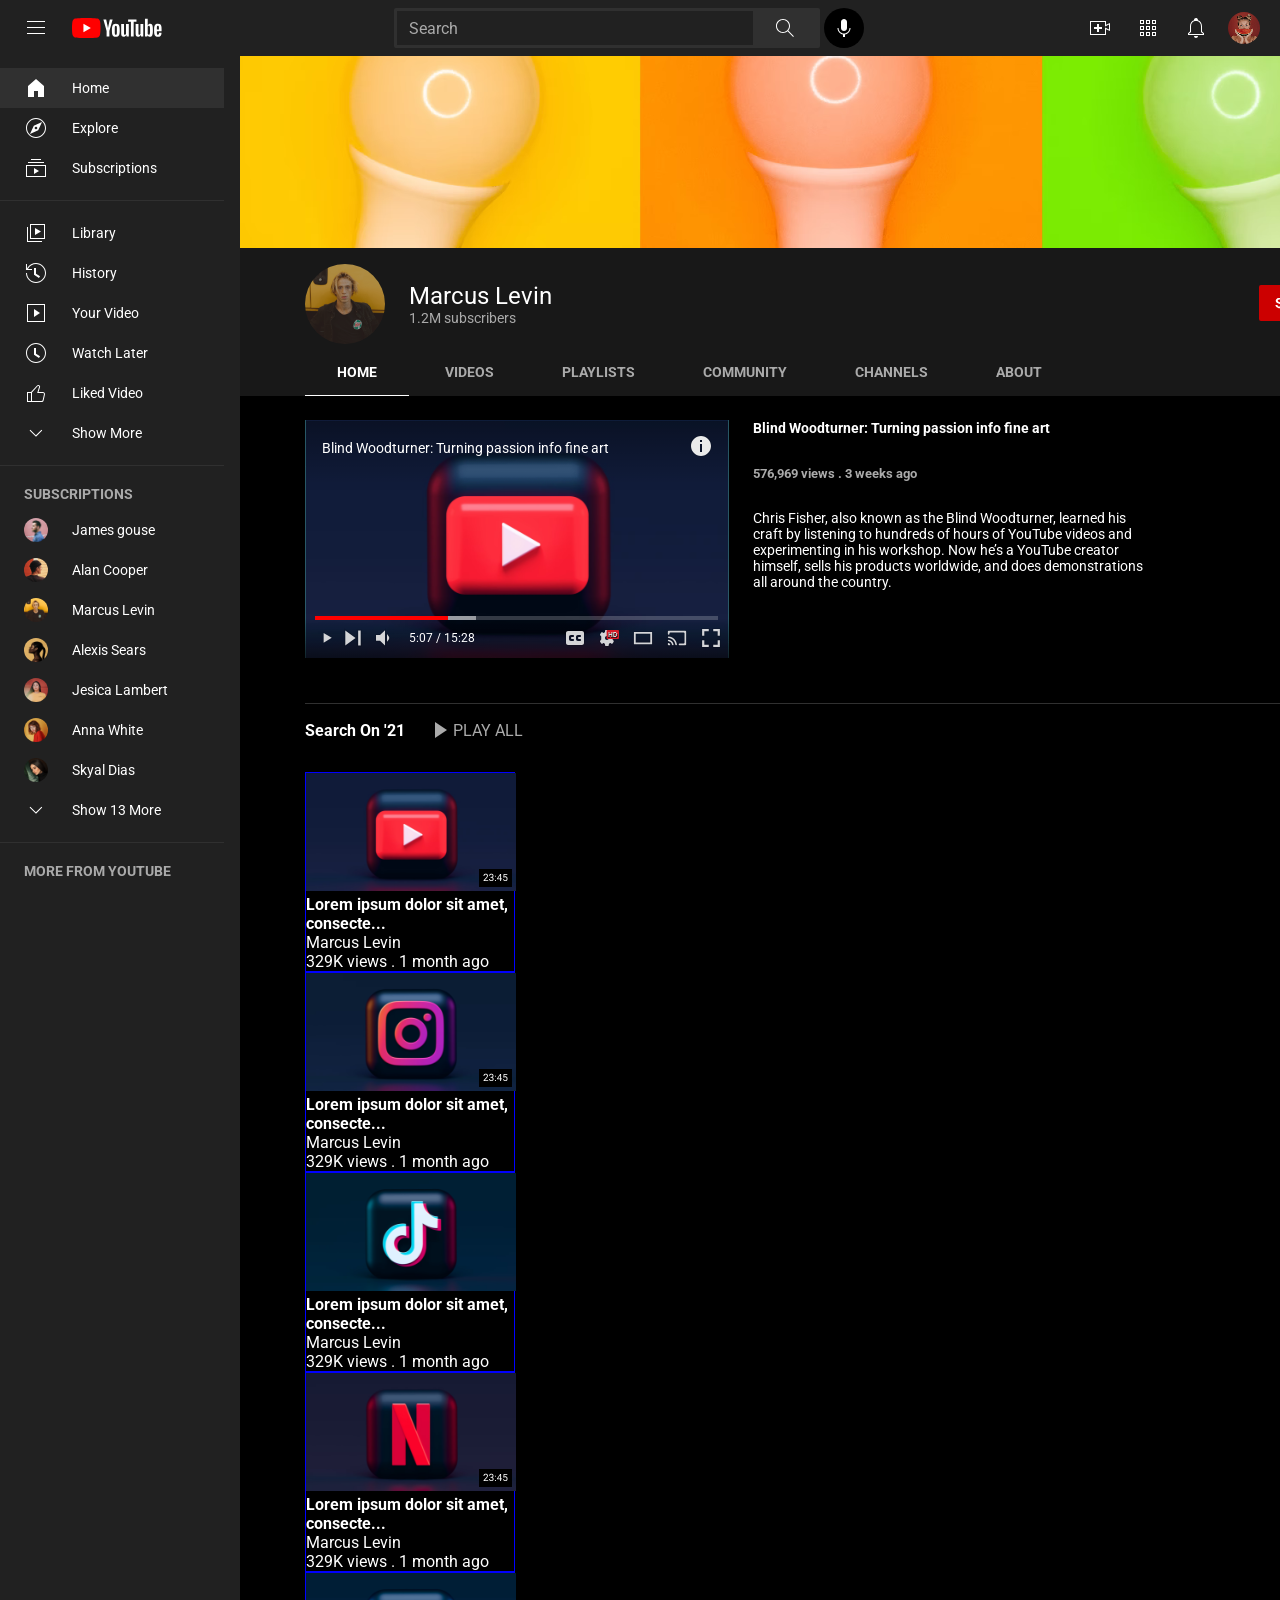
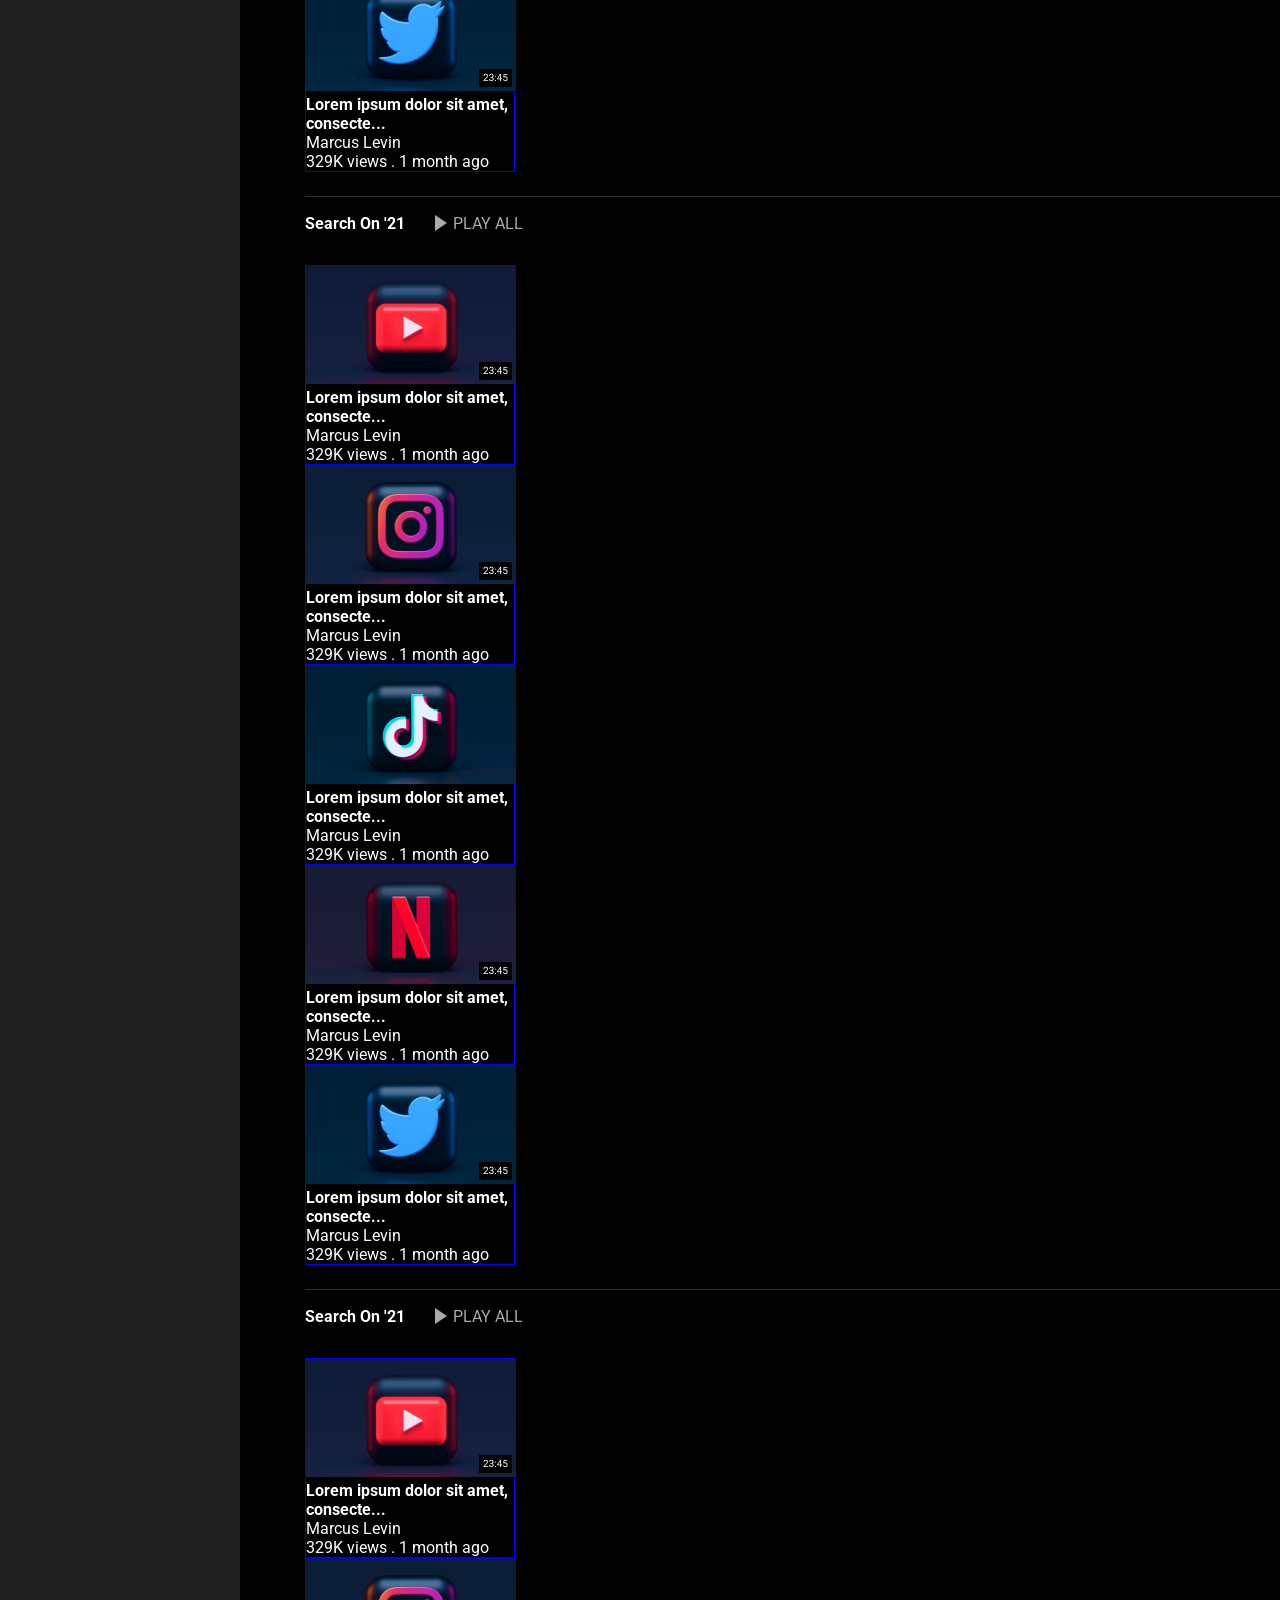
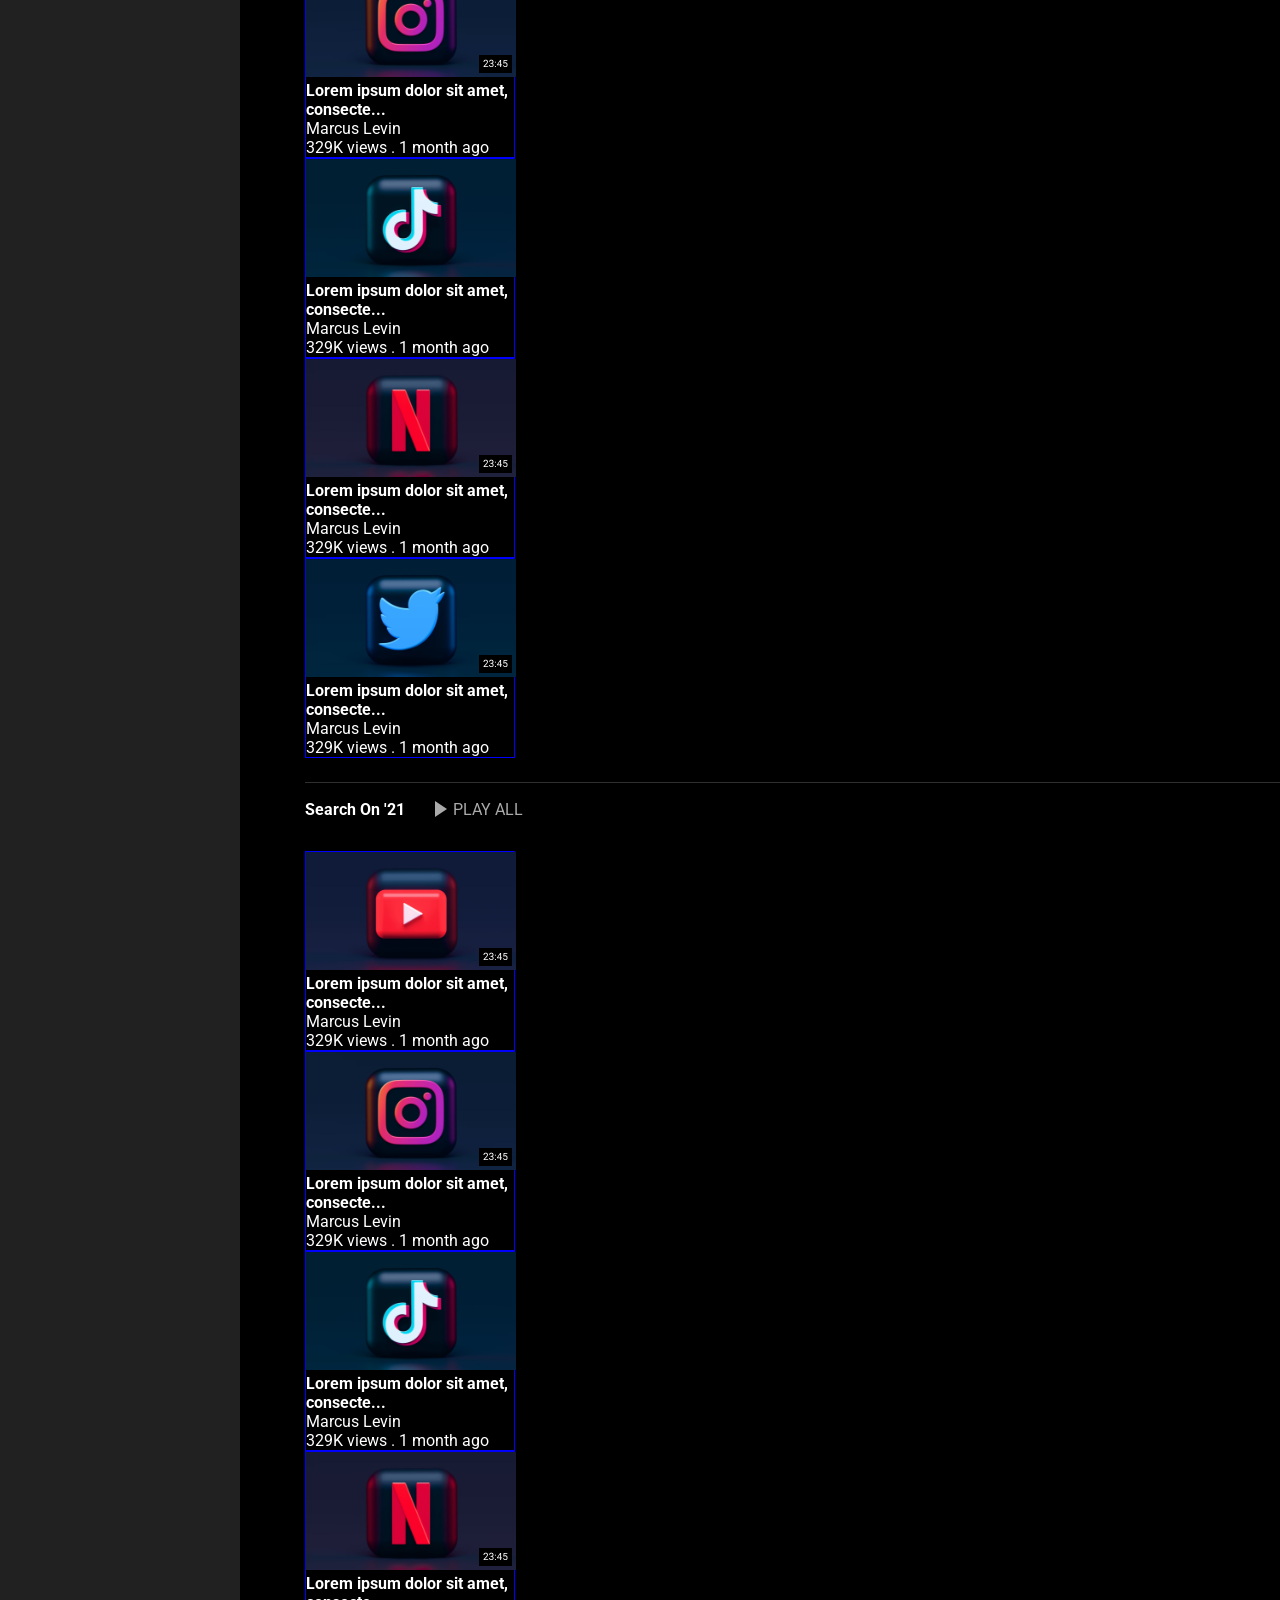
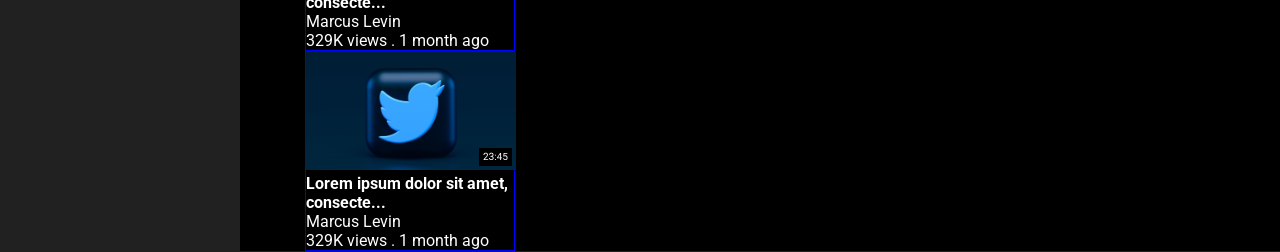
==== channel.html @ 7271edd6 "CHANNEL 페이지 중간 커밋" ====
<!DOCTYPE html>
<html lang="ko">
<head>
    <meta charset="UTF-8">
    <meta name="viewport" content="width=device-width, initial-scale=1.0">
    <title>youtube 구현 - channel page</title>
    <link rel="preconnect" href="https://fonts.googleapis.com">
    <link rel="preconnect" href="https://fonts.gstatic.com" crossorigin>
    <link href="https://fonts.googleapis.com/css2?family=Roboto:wght@300;400;500;700&display=swap" rel="stylesheet">
    
    <link rel="stylesheet" href="youtube-style.css">
    <link rel="stylesheet" href="channel-style.css">
</head>
<body>
    <!-- 헤더 -->
    <header class="header">
        <div class="hd-sec1">
            <!-- 헤더 - 햄버거 버튼 -->
            <input type="checkbox" id="hamburger-toggle" class="hamburger-input">
            <label for="hamburger-toggle" class="hamburger">
                <img src="./img/youtube-index/header/hamburger.svg" alt="메뉴">
            </label>
            <!-- 유튜브 로고 -->
            <div class="main-logo">
                <img src="./img/youtube-index/header/youtube-logo.svg">
            </div>
        </div>
        <div class="hd-sec2">
            <!-- 헤더 - 검색 바-->
            <div class="searchbar">
                <input type="text" placeholder="Search">
                <button type="search-submit" aria-label="검색실행">
                    <img src="./img/youtube-index/header/search.svg">
                </button>
            </div>
                <!-- 헤더 - 검색 바 - 버튼 마이크 사용 검색 -->
                <button class="mic-btn">
                    <img src="./img/youtube-index/header/mic-icon.svg">
                </button>
        </div>
        <div class="hd-sec3">
            <!-- 헤더 - 네비 -->
            <nav class="menu">
            <!-- 헤더 - 네비 - Create 버튼 - Google Apps 버튼(지메일, 드라이브, 지도 등) - 알림 버튼 -->
                <ul class="h-nav">
                    <li class="create-btn">
                        <img src="./img/youtube-index/header/create.svg">
                    </li>
                    <li class="apps-btn">
                        <img src="./img/youtube-index/header/apps.svg">
                    </li>
                    <li class="notification-btn">
                        <img src="./img/youtube-index/header/notifications.svg">
                    </li>
                    <li class="profile-btn">
                        <img src="./img/youtube-index/header/User-Avatar.png" alt="프로필">
                    </li>
                </ul>
            </nav>
        </div>
        
        
    </header>

    <div class="body-wrap">
        <!-- 사이드 바 -->
        <aside class="sidebar">
        <!-- 사이드바 Home -->
        <!-- 사이드바 Explore -->
        <!-- 사이드바 Subscriptions -->
        <nav class="sidebar-nav1">
            <a href="#" class="sidenav-act is-active">
                <span>
                    <img src="./img/youtube-index/sidebar/home.svg">
                    <span class="menu-text">Home</span>
                </span>
            </a>
            <a href="#" class="sidenav-act">
                <span>
                    <img src="./img/youtube-index/sidebar/explore.svg">
                    <span class="menu-text">Explore</span>
                </span>
            </a>
            <a href="#" class="sidenav-act">
                <span>
                    <img src="./img/youtube-index/sidebar/subscriptions.svg">
                    <span class="menu-text">Subscriptions</span>
                </span>
            </a>
        </nav>
        
        <!-- 사이드바 Library -->
        <!-- 사이드바 History -->
        <!-- 사이드바 Your Video -->
        <!-- 사이드바 Watch Later -->
        <!-- 사이드바 Liked Videos -->
        <!-- 사이드바 - 아코디언 - Show More-->
        <nav class="sidebar-nav1">
            <a href="#" class="sidenav-act">
                <span>
                    <img src="./img/youtube-index/sidebar/Library.svg">
                    <span class="menu-text">Library</span>
                </span>
            </a>
            <a href="#" class="sidenav-act">
                <span class="menu-item">
                    <img src="./img/youtube-index/sidebar/History.svg">
                    <span>History</span>
                </span>
            </a>
            <a href="#" class="sidenav-act">
                <span>
                    <img src="./img/youtube-index/sidebar/Your Videos.svg">
                    <span class="menu-text">Your Video</span>
                </span>
            </a>
            <a href="#" class="sidenav-act">
                <span>
                    <img src="./img/youtube-index/sidebar/watchLater.svg">
                    <span class="menu-text">Watch Later</span>
                </span>
            </a>
            <a href="#" class="sidenav-act">
                <span>
                    <img src="./img/youtube-index/sidebar/Liked Videos.svg">
                    <span class="menu-text">Liked Video</span>
                </span>
            </a>
            <a href="#" class="sidenav-act">
                <span class="side-acc">
                    <img src="./img/youtube-index/sidebar/Show More.svg">
                    <span class="acc-btn">Show More</span>
                </span>
            </a>
        </nav>

        <!-- 사이드바 - 채널 - SUBSCRIPTIONS -->
        <!-- 사이드바 - 채널 - James Gouse -->
        <!-- 사이드바 - 채널 - Alan Cooper -->
        <!-- 사이드바 - 채널 - Marcus Levin -->
        <!-- 사이드바 - 채널 - Alexis Sears -->
        <!-- 사이드바 - 채널 - Jesica Lambert -->
        <!-- 사이드바 - 채널 - Anna White -->
        <!-- 사이드바 - 채널 - Skyal Dias -->

        <nav class="sidebar-nav2">
            <span>SUBSCRIPTIONS</span>
            <a href="#" class="sidenav-act">
                <span>
                    <img src="./img/youtube-index/sidebar/James Gouse.svg">
                    <span class="menu-text">James gouse</span>
                </span>
            </a>
            <a href="#" class="sidenav-act">
                <span>
                    <img src="./img/youtube-index/sidebar/Alan Cooper.svg">
                    <span class="menu-text">Alan Cooper</span>
                </span>
            </a>
            <a href="channel.html" class="sidenav-act">
                <span>
                    <img src="./img/youtube-index/sidebar/Marcus Levin.svg">
                    <span class="menu-text">Marcus Levin</span>
                </span>
            </a>
            <a href="#" class="sidenav-act">
                <span>
                    <img src="./img/youtube-index/sidebar/Alexis Sears.svg">
                    <span class="menu-text">Alexis Sears</span>
                </span>

            </a>
            <a href="#" class="sidenav-act">
                <span>
                    <img src="./img/youtube-index/sidebar/Jesica Lambert.svg">
                    <span class="menu-text">Jesica Lambert</span>
                </span>
            </a>
            <a href="#" class="sidenav-act">
                <span>
                    <img src="./img/youtube-index/sidebar/Anna White.svg">
                    <span class="menu-text">Anna White</span>
                </span>
            </a>
            <a href="#" class="sidenav-act">
                <span>
                    <img src="./img/youtube-index/sidebar/Skylar Dias.svg">
                    <span class="menu-text">Skyal Dias</span>
                </span>
            </a>
            <a href="#" class="sidenav-act">
                <span class="side-acc">
                    <img src="./img/youtube-index/sidebar/Show 13 more.svg">
                    <span class="acc-btn">Show 13 More</span>
                </span>
            </a>
        </nav>

        <!-- 사이드바 - MORE FROM YOUTUBE-->
        <!-- 사이드바 - Youtube Premium -->
        <!-- 사이드바 - Gaming -->
        <!-- 사이드바 - Live -->
        <!-- 사이드바 - Sports -->
        <nav class="sidebar-nav3">
            <span>MORE FROM YOUTUBE</span>
            <a href="#" class="sidenav-act">
                <span>
                    <img src="./img/youtube-index/sidebar/premium.svg">
                    <span class="menu-text">Youtube Premium</span>
                </span>
            </a>
            <a href="#" class="sidenav-act">
                <span>
                    <img src="./img/youtube-index/sidebar/gaming.svg">
                    <span class="menu-text">Gaming</span>
                </span>
            </a>
            <a href="#" class="sidenav-act">
                <span>
                    <img src="./img/youtube-index/sidebar/live.svg">
                    <span class="menu-text">Live</span>
                </span>
            </a>
            <a href="#" class="sidenav-act">
                <span>
                    <img src="./img/youtube-index/sidebar/sports.svg">
                    <span class="menu-text">Sports</span>
                </span>

            </a>
        </nav>

        <!-- 사이드바 - Settings -->
        <!-- 사이드바 - Report history -->
        <!-- 사이드바 - Help -->
        <!-- 사이드바 - Send feedback -->
        <nav class="sidebar-nav4">
            <a href="#" class="sidenav-act">
                <span>
                    <img src="./img/youtube-index/sidebar/settings.svg">
                    <span class="menu-text">Settings</span>
                </span>
            </a>
            <a href="#" class="sidenav-act">
                <span>
                    <img src="./img/youtube-index/sidebar/report.svg">
                    <span class="menu-text">Report history</span>
                </span>
            </a>
            <a href="#" class="sidenav-act">
                <span>
                    <img src="./img/youtube-index/sidebar/help.svg">
                    <span class="menu-text">Help</span>
                </span>
            </a>
            <a href="#" class="sidenav-act">
                <span>
                    <img src="./img/youtube-index/sidebar/feedback.svg">
                    <span class="menu-text">Send feedback</span>
                </span>
            </a>
        </nav>
        </aside>
        <!-- 헤더와 메인을 감싸는 랩 -->
        <div class="main-wrap">
            <!-- 배너 -->
            <header class="banner">
            <!-- 배너 - 배너 사진 -->
            <img class="main-banner" src="./img/Channel/main-banner.svg">
            <div class="banner-info-wrap">
                <!-- 배너 프사와 이름 구독자수 묶는 래퍼 -->
                <div class="info-left">
                    <!-- 배너 - 프로필 사진  -->
                    <img class="user-avatar" src="./img/Channel/Marcus Levin.svg">
                    <!-- 프로필 이름과 구독자 수를 묶는 래퍼 -->
                    <div class="namesubs">
                        <!-- 배너 - 프로필 이름 / 구독자 수 -->
                        <p class="channel-name">Marcus Levin</p>
                        <p class="channel-subs">1.2M subscribers</p>
                    </div>
                </div>
                <button class="subcribes-btn">
                    <img src="./img/Channel/Subscribes-Btn.svg" alt="구독 버튼">
                </button>
            </div>
            <!-- 배너 탭 -->
            <div class="tabs">
                <input type="radio" name="channel-tab" id="tab-home" class="tab-input" checked>
                <label for="tab-home" class="tab-item">HOME</label>
            
                <input type="radio" name="channel-tab" id="tab-videos" class="tab-input">
                <label for="tab-videos" class="tab-item">VIDEOS</label>
            
                <input type="radio" name="channel-tab" id="tab-playlists" class="tab-input">
                <label for="tab-playlists" class="tab-item">PLAYLISTS</label>
            
                <input type="radio" name="channel-tab" id="tab-community" class="tab-input">
                <label for="tab-community" class="tab-item">COMMUNITY</label>
            
                <input type="radio" name="channel-tab" id="tab-channels" class="tab-input">
                <label for="tab-channels" class="tab-item">CHANNELS</label>
            
                <input type="radio" name="channel-tab" id="tab-about" class="tab-input">
                <label for="tab-about" class="tab-item">ABOUT</label>
            </div>


            </header>

            <main class="channel">

            <div class="tab-content" id="content-home">
                <!-- 메인 영상 -->
                <article class="video-box">
                    <div class="player">
                        <img src="./img/video/video-player-yt.svg" class="player-img">
                        <!-- 비디오 재생 화면 상단 구역 -->
                        <header class="player-frame">
                            <!-- 비디오 상단 제목 -->
                            <span class="player-title">Blind Woodturner: Turning passion info fine art</span>
                            <!-- 비디오 상단 정보 아이콘 -->
                            <button class="player-info-icon">
                                <img src="./img/video/ico-info.svg" alt="정보 아이콘">
                            </button>
                        </header>
                        <!-- 재생시간 바 -->
                        <div class="progress-bar">
                            <div class="buffered"></div>
                            <div class="played"></div>
                            <div class="handle"></div>
                        </div>

                        <!-- 비디오 재생 화면 하단 아이콘들 모음 -->
                        <footer class="player-controls">
                            <div class="ctr-left">
                                <button class="play-btn"><!-- 플레이 버튼 -->
                                    <img src="./img/video/ico-play.svg" alt="">
                                </button>

                                <!-- 다음 영상 버튼 -->
                                <button class="next-btn">
                                    <img src="./img/video/ico-next.svg" alt="">
                                </button>

                                <!-- 볼륨 버튼 -->
                                <button class="volume-btn">
                                    <img src="./img/video/ico-sound.svg" alt="">
                                </button>

                                <!-- 재생 시간 -->
                                <span class="time">5:07 / 15:28</span>
                            </div>    
                            <!-- 우측 버튼 모음 -->
                            <div class="player-settings">
                                <!-- 자막 버튼 -->
                                <button class="caption-btn">
                                    <img src="./img/video/ico-titles.svg" alt="">
                                </button>

                                <!-- 화질 설정 버튼 -->
                                <button class="quality-btn">
                                    <img src="./img/video/ico-hd.svg" alt="">
                                </button>

                                <!-- 작은 화면 버튼 -->
                                <button class="theater-btn">
                                    <img src="./img/video/ico-theater.svg" alt="">
                                </button>

                                <!-- 미러링 버튼 -->
                                <button class="miniplayer-btn">
                                    <img src="./img/video/ico-tv.svg" alt="">
                                </button>

                                <!-- 풀 스크린 버튼 -->
                                <button class="fullscreen-btn">
                                    <img src="./img/video/ico-fullscreen.svg" alt="">
                                </button>
                            </div>
                        </footer>
                    </div>

                    <!-- 메인 영상 - 영상 -->
                    <div class="video-desc">
                        <!-- 메인 영상 - 영상 제목 -->
                        <h2>Blind Woodturner: Turning passion info fine art</h2>
                        <!-- 메인 영상 - 영상 조회수 , 업로드 일자 -->
                        <p class="desc-view">576,969 views . 3 weeks ago</p>
                        <!-- 메인 영상 - 영상 설명 -->
                        <p class="desc-detail">Chris Fisher, also known as the Blind Woodturner, 
                            learned his craft by listening to hundreds of hours of YouTube videos 
                            and experimenting in his workshop. Now he’s a YouTube creator himself, 
                            sells his products worldwide, and does demonstrations all around the country.</p>
                    </div>

                </article>

                <!-- 플레이리스트 * 4-->
                <article class="playlist">
                        <div class="playlist-part"> <!-- Playlist 1 -->
                            <header class="list-name">
                                <!-- 플레이리스트 - 제목, 버튼 감싸는 랩 -->
                                <div class="list-wrap">
                                    <!-- 플레이리스트 - 제목 -->
                                    <span>Search On '21</span>
                                    <!-- 플레이리스트 - 전체 재생 버튼 PLAY ALL -->
                                    <div class="play-all">
                                        <img src="./img/Channel/playall.svg">
                                        <span>PLAY ALL</span>
                                    </div>
                                </div>
                            </header>
                        </div>
                        <!-- 플레이리스트 파트 감싸는 랩 -->
                        <div class="part-wrap">
                            <div class="playlist-item">
                                <div class="vd-sec">
                                    <img src="./img/Channel/list-img-yt.svg">

                                </div>
                                <!-- 플레이리스트 - 영상 제목 -->
                                <h4>Lorem ipsum dolor sit amet, consecte...</h4>
                                <!-- 플레이리스트 - 채널명 -->
                                <p>Marcus Levin</p>
                                <!-- 플레이리스트 - 조회수, 업로드 일자 -->
                                <p>329K views . 1 month ago</p>
                            </div>

                            <div class="playlist-item">
                                <div class="vd-sec">
                                    <img src="./img/Channel/list-img-ig.svg">
                                </div>
                                <!-- 플레이리스트 - 영상 제목 -->
                                <h4>Lorem ipsum dolor sit amet, consecte...</h4>
                                <!-- 플레이리스트 - 채널명 -->
                                <p>Marcus Levin</p>
                                <!-- 플레이리스트 - 조회수, 업로드 일자 -->
                                <p>329K views . 1 month ago</p>
                            </div>

                            <div class="playlist-item">
                                <div class="vd-sec">
                                    <img src="./img/Channel/list-img-tict.svg">
                                </div>
                                <!-- 플레이리스트 - 영상 제목 -->
                                <h4>Lorem ipsum dolor sit amet, consecte...</h4>
                                <!-- 플레이리스트 - 채널명 -->
                                <p>Marcus Levin</p>
                                <!-- 플레이리스트 - 조회수, 업로드 일자 -->
                                <p>329K views . 1 month ago</p>
                            </div>

                            <div class="playlist-item">
                                <div class="vd-sec">
                                    <img src="./img/Channel/list-img-nf.svg">
                                </div>
                                <!-- 플레이리스트 - 영상 제목 -->
                                <h4>Lorem ipsum dolor sit amet, consecte...</h4>
                                <!-- 플레이리스트 - 채널명 -->
                                <p>Marcus Levin</p>
                                <!-- 플레이리스트 - 조회수, 업로드 일자 -->
                                <p>329K views . 1 month ago</p>
                            </div>

                            <div class="playlist-item">
                                <div class="vd-sec">
                                    <img src="./img/Channel/list-img-twit.svg">
                                </div>
                                <!-- 플레이리스트 - 영상 제목 -->
                                <h4>Lorem ipsum dolor sit amet, consecte...</h4>
                                <!-- 플레이리스트 - 채널명 -->
                                <p>Marcus Levin</p>
                                <!-- 플레이리스트 - 조회수, 업로드 일자 -->
                                <p>329K views . 1 month ago</p>
                            </div>
                        </div>



                        <div class="playlist-part"> <!-- Playlist 2 -->
                            <header class="list-name">
                                <!-- 플레이리스트 - 제목, 버튼 감싸는 랩 -->
                                <div class="list-wrap">
                                    <!-- 플레이리스트 - 제목 -->
                                    <span>Search On '21</span>
                                    <!-- 플레이리스트 - 전체 재생 버튼 PLAY ALL -->
                                    <div class="play-all">
                                        <img src="./img/Channel/playall.svg">
                                        <span>PLAY ALL</span>
                                    </div>
                                </div>
                            </header>
                        </div>
                        <!-- 플레이리스트 파트 감싸는 랩 -->
                        <div class="part-wrap">
                            <div class="playlist-item">
                                <div class="vd-sec">
                                    <img src="./img/Channel/list-img-yt.svg">
                                </div>
                                <!-- 플레이리스트 - 영상 제목 -->
                                <h4>Lorem ipsum dolor sit amet, consecte...</h4>
                                <!-- 플레이리스트 - 채널명 -->
                                <p>Marcus Levin</p>
                                <!-- 플레이리스트 - 조회수, 업로드 일자 -->
                                <p>329K views . 1 month ago</p>
                            </div>

                            <div class="playlist-item">
                                <div class="vd-sec">
                                    <img src="./img/Channel/list-img-ig.svg">
                                </div>
                                <!-- 플레이리스트 - 영상 제목 -->
                                <h4>Lorem ipsum dolor sit amet, consecte...</h4>
                                <!-- 플레이리스트 - 채널명 -->
                                <p>Marcus Levin</p>
                                <!-- 플레이리스트 - 조회수, 업로드 일자 -->
                                <p>329K views . 1 month ago</p>
                            </div>

                            <div class="playlist-item">
                                <div class="vd-sec">
                                    <img src="./img/Channel/list-img-tict.svg">
                                </div>
                                <!-- 플레이리스트 - 영상 제목 -->
                                <h4>Lorem ipsum dolor sit amet, consecte...</h4>
                                <!-- 플레이리스트 - 채널명 -->
                                <p>Marcus Levin</p>
                                <!-- 플레이리스트 - 조회수, 업로드 일자 -->
                                <p>329K views . 1 month ago</p>
                            </div>

                            <div class="playlist-item">
                                <div class="vd-sec">
                                    <img src="./img/Channel/list-img-nf.svg">
                                </div>
                                <!-- 플레이리스트 - 영상 제목 -->
                                <h4>Lorem ipsum dolor sit amet, consecte...</h4>
                                <!-- 플레이리스트 - 채널명 -->
                                <p>Marcus Levin</p>
                                <!-- 플레이리스트 - 조회수, 업로드 일자 -->
                                <p>329K views . 1 month ago</p>
                            </div>

                            <div class="playlist-item">
                                <div class="vd-sec">
                                    <img src="./img/Channel/list-img-twit.svg">
                                </div>
                                <!-- 플레이리스트 - 영상 제목 -->
                                <h4>Lorem ipsum dolor sit amet, consecte...</h4>
                                <!-- 플레이리스트 - 채널명 -->
                                <p>Marcus Levin</p>
                                <!-- 플레이리스트 - 조회수, 업로드 일자 -->
                                <p>329K views . 1 month ago</p>
                            </div>
                        </div>

                        <div class="playlist-part"> <!-- Playlist 3 -->
                            <header class="list-name">
                                <!-- 플레이리스트 - 제목, 버튼 감싸는 랩 -->
                                <div class="list-wrap">
                                    <!-- 플레이리스트 - 제목 -->
                                    <span>Search On '21</span>
                                    <!-- 플레이리스트 - 전체 재생 버튼 PLAY ALL -->
                                    <div class="play-all">
                                        <img src="./img/Channel/playall.svg">
                                        <span>PLAY ALL</span>
                                    </div>
                                </div>
                            </header>
                        </div>
                        <!-- 플레이리스트 파트 감싸는 랩 -->
                        <div class="part-wrap">
                            <div class="playlist-item">
                                <div class="vd-sec">
                                    <img src="./img/Channel/list-img-yt.svg">
                                </div>
                                <!-- 플레이리스트 - 영상 제목 -->
                                <h4>Lorem ipsum dolor sit amet, consecte...</h4>
                                <!-- 플레이리스트 - 채널명 -->
                                <p>Marcus Levin</p>
                                <!-- 플레이리스트 - 조회수, 업로드 일자 -->
                                <p>329K views . 1 month ago</p>
                            </div>

                            <div class="playlist-item">
                                <div class="vd-sec">
                                    <img src="./img/Channel/list-img-ig.svg">
                                </div>
                                <!-- 플레이리스트 - 영상 제목 -->
                                <h4>Lorem ipsum dolor sit amet, consecte...</h4>
                                <!-- 플레이리스트 - 채널명 -->
                                <p>Marcus Levin</p>
                                <!-- 플레이리스트 - 조회수, 업로드 일자 -->
                                <p>329K views . 1 month ago</p>
                            </div>

                            <div class="playlist-item">
                                <div class="vd-sec">
                                    <img src="./img/Channel/list-img-tict.svg">
                                </div>
                                <!-- 플레이리스트 - 영상 제목 -->
                                <h4>Lorem ipsum dolor sit amet, consecte...</h4>
                                <!-- 플레이리스트 - 채널명 -->
                                <p>Marcus Levin</p>
                                <!-- 플레이리스트 - 조회수, 업로드 일자 -->
                                <p>329K views . 1 month ago</p>
                            </div>

                            <div class="playlist-item">
                                <div class="vd-sec">
                                    <img src="./img/Channel/list-img-nf.svg">
                                </div>
                                <!-- 플레이리스트 - 영상 제목 -->
                                <h4>Lorem ipsum dolor sit amet, consecte...</h4>
                                <!-- 플레이리스트 - 채널명 -->
                                <p>Marcus Levin</p>
                                <!-- 플레이리스트 - 조회수, 업로드 일자 -->
                                <p>329K views . 1 month ago</p>
                            </div>

                            <div class="playlist-item">
                                <div class="vd-sec">
                                    <img src="./img/Channel/list-img-twit.svg">
                                </div>
                                <!-- 플레이리스트 - 영상 제목 -->
                                <h4>Lorem ipsum dolor sit amet, consecte...</h4>
                                <!-- 플레이리스트 - 채널명 -->
                                <p>Marcus Levin</p>
                                <!-- 플레이리스트 - 조회수, 업로드 일자 -->
                                <p>329K views . 1 month ago</p>
                            </div>
                        </div>

                        <div class="playlist-part"> <!-- Playlist 4 -->
                            <header class="list-name">
                                <!-- 플레이리스트 - 제목, 버튼 감싸는 랩 -->
                                <div class="list-wrap">
                                    <!-- 플레이리스트 - 제목 -->
                                    <span>Search On '21</span>
                                    <!-- 플레이리스트 - 전체 재생 버튼 PLAY ALL -->
                                    <div class="play-all">
                                        <img src="./img/Channel/playall.svg">
                                        <span>PLAY ALL</span>
                                    </div>
                                </div>
                            </header>
                        </div>
                        <!-- 플레이리스트 파트 감싸는 랩 -->
                        <div class="part-wrap">
                            <div class="playlist-item">
                                <div class="vd-sec">
                                    <img src="./img/Channel/list-img-yt.svg">
                                </div>
                                <!-- 플레이리스트 - 영상 제목 -->
                                <h4>Lorem ipsum dolor sit amet, consecte...</h4>
                                <!-- 플레이리스트 - 채널명 -->
                                <p>Marcus Levin</p>
                                <!-- 플레이리스트 - 조회수, 업로드 일자 -->
                                <p>329K views . 1 month ago</p>
                            </div>

                            <div class="playlist-item">
                                <div class="vd-sec">
                                    <img src="./img/Channel/list-img-ig.svg">
                                </div>
                                <!-- 플레이리스트 - 영상 제목 -->
                                <h4>Lorem ipsum dolor sit amet, consecte...</h4>
                                <!-- 플레이리스트 - 채널명 -->
                                <p>Marcus Levin</p>
                                <!-- 플레이리스트 - 조회수, 업로드 일자 -->
                                <p>329K views . 1 month ago</p>
                            </div>

                            <div class="playlist-item">
                                <div class="vd-sec">
                                    <img src="./img/Channel/list-img-tict.svg">
                                </div>
                                <!-- 플레이리스트 - 영상 제목 -->
                                <h4>Lorem ipsum dolor sit amet, consecte...</h4>
                                <!-- 플레이리스트 - 채널명 -->
                                <p>Marcus Levin</p>
                                <!-- 플레이리스트 - 조회수, 업로드 일자 -->
                                <p>329K views . 1 month ago</p>
                            </div>

                            <div class="playlist-item">
                                <div class="vd-sec">
                                    <img src="./img/Channel/list-img-nf.svg">
                                </div>
                                <!-- 플레이리스트 - 영상 제목 -->
                                <h4>Lorem ipsum dolor sit amet, consecte...</h4>
                                <!-- 플레이리스트 - 채널명 -->
                                <p>Marcus Levin</p>
                                <!-- 플레이리스트 - 조회수, 업로드 일자 -->
                                <p>329K views . 1 month ago</p>
                            </div>

                            <div class="playlist-item">
                                <div class="vd-sec">
                                    <img src="./img/Channel/list-img-twit.svg">
                                </div>
                                <!-- 플레이리스트 - 영상 제목 -->
                                <h4>Lorem ipsum dolor sit amet, consecte...</h4>
                                <!-- 플레이리스트 - 채널명 -->
                                <p>Marcus Levin</p>
                                <!-- 플레이리스트 - 조회수, 업로드 일자 -->
                                <p>329K views . 1 month ago</p>
                            </div>
                        </div>
            </div> <!-- HOME 콘텐츠 끝-->


            <div class="tab-content" id="content-videos">비디오 콘텐츠</div>
            <div class="tab-content" id="content-playlists">플레이리스트 콘텐츠</div>
            <div class="tab-content" id="content-community">커뮤니티 콘텐츠</div>
            <div class="tab-content" id="content-channels">채널 콘텐츠</div>
            <div class="tab-content" id="content-about">소개 콘텐츠</div>

            </main>

        </div>
    </div>

    
    




</body>
</html>
---- youtube-style.css ----
* { padding: 0; margin: 0; box-sizing: border-box; font-family: 'Roboto', sans-serif;}

:root { 
    --bg1: #212121;
    --bg2: #AAAAAA;
    --boder: #303030;
    --youtube: #FF0000;
}

body {
    background: var(--bg1);
    width: 100%;
    min-height: 100vh;
    overflow-x: hidden;
    overflow-y: visible;
}

.header {
    position: fixed;
    display: flex;
    justify-content: space-between;
    align-items: center;
    background: var(--bg1);
    top: 0;
    left: 50%;
    transform: translateX(-50%);
    width: 100%;
    max-width: 1440px;
    height: 56px;
    z-index: 1000;
}

.hd-sec1 { 
    display: flex;
    align-items: center;
    height: 56px; width: 169px; 
    margin-inline-start: 16px;
    flex-shrink: 0;
}
.hamburger { width: 40px; height: 40px; padding: 8px; margin-top: 8px; margin-bottom: 8px; flex-shrink: 0; }
.hamburger-input { display: none; }

.main-logo { display: flex; align-items: center; padding: 18px 14px 18px 16px;}
.main-logo img { width: 90px; height: 20px; }

/* 검색 바 */
.hd-sec2 { 
    display: flex;
    align-items: center;
    gap: 4px;
    width: 470px; height: 40px; }
.searchbar { 
    display: flex;
    align-items: center;
    width: 426px;
    height: 40px;
    padding: 0;
    border: 3px solid var(--boder);
    overflow: hidden;
    border-radius: 2px;
    box-sizing: border-box;
}

.searchbar input {
    flex: 1;
    height: 100%;
    padding: 0 12px;
    border: none;
    outline: none;
    background: var(--bg1);
    color: #fff;
    font-size: 16px;
    box-sizing: border-box;
}

.searchbar input::placeholder { color: var(--bg2) }
.searchbar button {
    flex: 0 0 64px;
    height: 100%;
    border: none;
    border-left: 1px solid var(--boder); 
    background: #303030; 
    display: flex;
    align-items: center;
    justify-content: center;
    cursor: pointer;
    box-sizing: border-box;
}
.searchbar button img { width: 24px; height: 24px; }

.mic-btn {
    flex: 0 0 auto;
    width: 40px;
    height: 40px;
    border: none;
    border-radius: 50%;
    background: black;
    display: flex;
    align-items: center;
    justify-content: center;
    cursor: pointer;
}
.mic-btn img { width: 40px; height: 40px; padding: 8px; }
.mic-btn:hover { background: #2c2b2b; }


.hd-sec3 {
    display: flex;
    align-items: center;
    flex-direction: row;
    gap: 8px;
}
.h-nav { 
    display: flex;
    gap: 8px;
    align-items: center;
    list-style-type: none;
    padding: 8px 16px 8px 8px;
    margin: 0;
}

.create-btn,.apps-btn,
.notification-btn { 
    width: 40px; height: 40px;
    display: flex;
    align-items: center;
    justify-content: center;
}

.create-btn img,
.apps-btn img,
.notification-btn img { 
    width: 24px; height: 24px;

}

.profile-btn {
    width: 60px;
    height: 40px;
    display: flex;
    align-items: center;
    justify-content: center;
}
.profile-btn img {
    width: 32px;
    height: 32px;
    border-radius: 50%;
    object-fit: cover;
}

/* 프로필 드롭다운 */
.profile-item {
    position: relative;   /* 드롭다운 위치 기준점 */
}

.profile-input {
    display: none;
}

.profile-btn {
    width: 40px;
    height: 40px;
    display: flex;
    align-items: center;
    justify-content: center;
    cursor: pointer;
}

.profile-btn img {
    width: 32px;
    height: 32px;
    border-radius: 50%;
    object-fit: cover;
}

/* 드롭다운 - 평소엔 숨김 */
.profile-drop {
    display: none;
    position: absolute;
    top: 48px;
    right: 0;
    width: 300px;
    background: var(--bg1);
    border: 1px solid var(--boder);
    border-radius: 12px;
    box-shadow: 0 4px 16px rgba(0, 0, 0, 0.5);
    padding: 8px 0;
    z-index: 1100;
}

.profile-input:checked ~ .profile-drop {
    display: block;
}

/* 1. 프로필 카드 */
.drop-card {
    display: flex;
    align-items: center;
    gap: 16px;
    padding: 16px 20px;
    border-bottom: 1px solid var(--boder);
}

.drop-avatar {
    width: 40px;
    height: 40px;
    border-radius: 50%;
    object-fit: cover;
    flex-shrink: 0;
}

.drop-info {
    display: flex;
    flex-direction: column;
    min-width: 0;
}

.drop-name {
    color: #fff;
    font-size: 16px;
    font-weight: 500;
    margin: 0;
}

.drop-handle {
    color: var(--bg2);
    font-size: 14px;
    margin: 2px 0 4px 0;
}

.drop-channel-link {
    color: #3EA6FF;
    font-size: 14px;
    text-decoration: none;
}

.drop-channel-link:hover {
    text-decoration: underline;
}

/* 섹션 공통 */
.drop-section {
    padding: 8px 0;
    border-bottom: 1px solid var(--boder);
}

.drop-section:last-child {
    border-bottom: none;
}

.drop-item {
    display: flex;
    align-items: center;
    gap: 20px;
    padding: 10px 20px;
    text-decoration: none;
    color: #fff;
    font-size: 14px;
    cursor: pointer;
}

.drop-item:hover {
    background: var(--boder);
}

.drop-icon {
    width: 20px;
    height: 20px;
    flex-shrink: 0;
}

.drop-chevron {
    width: 16px;
    height: 16px;
    margin-left: auto;   /* 화살표를 오른쪽 끝으로 밀어냄 */
    flex-shrink: 0;
}


.body-wrap {
    max-width: 1440px;
    margin: 0 auto;
    display: flex;
     /* 헤더 높이만큼 아래로 밀어줌 */
    padding-top: 56px;
}

/* 사이드바 */

.sidebar {
    position: sticky;
    width: 240px;
    height: calc(100vh - 56px);
    top: 56px;
    padding-right: 16px;
    transition: width 0.1s ease;
    flex-shrink: 0;
    overflow-y: scroll;
    overflow-x: hidden;
    scrollbar-width: none;
}

.sidebar:hover { scrollbar-width: thin; scrollbar-color: var(--boder) transparent; }

    /* 메뉴 항목 공통 */
.sidenav-act {
    display: block;
    text-decoration: none;
    color: white;
    outline: none;
}

.sidebar-act > img { width: 24px; height: 24px; flex-shrink: 0;}
.sidenav-act > span {
    display: flex;
    align-items: center;
    gap: 24px;
    padding: 8px 8px 8px 24px;
    white-space: nowrap;
    font-size: 14px;
    overflow: hidden;
}
.sidenav-act.is-active > span { background: var(--boder); }

.menu-text {
    display: inline-block;
    opacity: 1;
    max-width: 200px;
    overflow: hidden;
    white-space: nowrap;
    transition: opacity 0.15s ease, max-width 0.2s ease;
}


.sidebar-nav1,
.sidebar-nav2,
.sidebar-nav3,
.sidebar-nav4 { 
    padding: 12px 0; border-bottom: 1px solid var(--boder);
}

/* SUBSCRIPTIONS, MORE FROM YOUTUBE 카테고리 제목 */
.sidebar-nav2 > span,
.sidebar-nav3 > span {
    display: block;
    padding: 8px 24px;
    font-size: 14px;
    font-weight: bold;
    color: var(--bg2);
}

/* Show More / Show 13 more 버튼 영역 */
.side-acc {
    display: flex;
    align-items: center;
    gap: 24px;
    padding: 8px 8px 8px 24px;
    white-space: nowrap;
    overflow: hidden;
}

/* ---- 체크됐을 때: 사이드바 축소 ---- */
body:has(.hamburger-input:checked) .sidebar {
    width: 72px;
    padding-right: 0;
}

body:has(.hamburger-input:checked) .menu-text {
    opacity: 0;
    max-width: 0;
}

/* 카테고리 제목 숨김 */
body:has(.hamburger-input:checked) .sidebar-nav2 > span,
body:has(.hamburger-input:checked) .sidebar-nav3 > span {
    display: none;
}

/* 아이콘 가운데 정렬로 전환 */
body:has(.hamburger-input:checked) .sidenav-act > span {
    padding: 8px 24px;
    gap: 0;
}

body:has(.hamburger-input:checked) .sidenav-act img {
    width: 24px;
    height: 24px;
}

/* Show More / Show 13 more 항목 숨김 */
body:has(.hamburger-input:checked) .side-acc {
    padding: 8px 24px;
    gap: 0;
}
body:has(.hamburger-input:checked) .side-acc .acc-btn {
    opacity: 0;
    max-width: 0;
}

body:has(.hamburger-input:checked) .sidebar-nav2 .sidenav-act > span,
body:has(.hamburger-input:checked) .sidebar-nav3 .sidenav-act > span {
    padding: 8px 24px;
}



/* 바텀 네비; 평소에는 숨김 */
.bottom-nav {
    display: none;
}


@media (max-width: 767px) {
    .hd-sec1 {
        width: auto;
    }
}

@media (max-width: 1023px) {
    .hamburger { display: none; }
    .hd-sec1 { margin-inline-start: 16px; order: 1; margin-right: auto; }
    .searchbar input, .searchbar button { display: none; }
    .searchbar { border: none; width: auto; }
    .searchbar::after { 
        content: '';
        display: block;
        width: 40px;
        height: 40px;
        background: url('./img/youtube-index/header/search.svg') center / 24px no-repeat;
        border-radius: 50%;
        cursor: pointer;
    }
    .mic-btn { display: none; }
    .hd-sec2 { order: 3; width: auto; flex: 0 0 auto; max-width: none; min-width: 0; margin: 0; }
    .create-btn, .apps-btn, .profile-btn { display: none; }
    .hd-sec3 { order: 2; }
    .header { justify-content: flex-end; }

    .sidebar { display: none; }
    .top-menu { left: 0; width: 100%; }

    .bottom-nav { display: flex; position: fixed; bottom: 0; left: 0; width: 100%; height: 56px; background: var(--bg1); border-top: 1px solid var(--boder); z-index: 150; }
    .nav-item { flex: 1; display: flex; flex-direction: column; align-items: center; justify-content: center; gap: 4px; text-decoration: none; color: #fff; font-size: 10px; }
    .nav-item img { width: 27px; height: 27px; border-radius: 50%;}
}
---- channel-style.css ----
* { margin: 0; padding: 0; box-sizing: border-box; font-family: 'Roboto', sans-serif; }

:root { 
    --bg1: #212121;
    --bg2: #AAAAAA;
    --boder: #303030;
    --youtube: #FF0000;
}

body {
    color: white;
}
button {
    background: none;
    border: none;
    padding: 0;
    outline: none;
    cursor: pointer;

}
.main-wrap {
    display: flex;
    flex-direction: column;
    width: 1200px;
}
.banner {
    display: flex;
    flex-direction: column;

}
.main-banner {
    width: 1200px;
    height: 192px;
}
.banner-info-wrap {
    display: flex;
    justify-content: space-between;
    background: #181818;
}
.info-left {
    display: flex;
    align-items: center;
    gap: 24px;
    margin: 16px 0 4px 65px;
}
.namesubs {
    display: flex;
    flex-direction: column;
}
.channel-name { font-size: 24px; color: white; }
.channel-subs { font-size: 14px; color: var(--bg2); }
.subcribes-btn { margin: 16px 65px 4px 0; }

/* tabs */
.tabs { padding-left: 65px; background: #181818;}
.tab-content {  background: black; }
.tab-input { display: none; }
.tab-item {
    padding: 12px 16px;
    color: var(--bg2);
    cursor: pointer;
    display: inline-block;
    font-size: 14px;
    font-weight: bold;
    padding: 16px 32px 15px 32px;
}

.tab-input:checked + .tab-item { color: white; border-bottom: 1px solid white; }
/* 콘텐츠 기본은 숨김 */
.tab-content { display: none; }

/* checked -> 컨텐츠 보이기 */
body:has(#tab-home:checked) #content-home,
body:has(#tab-videos:checked) #content-videos,
body:has(#tab-playlists:checked) #content-playlists,
body:has(#tab-community:checked) #content-community,
body:has(#tab-channels:checked) #content-channels,
body:has(#tab-about:checked) #content-about {
    display: block;
}

/* 비디오 */
.video-box { display: flex; gap: 24px; padding: 24px 287px 24px 65px; }
.player {
    position: relative;
    width: 424px;
    height: 238px;
}
.player-img {
    width: 424px;
    height: 238px;
    display: block;
}
.player-frame {
    position: absolute;
    top: 1px;
    left: 1px;
    right: 1px;
    color: white;
    font-size: 14px;
    justify-content: space-between;
    display: flex;
    align-items: center;
    padding-bottom: 24px;
    background: linear-gradient(to bottom, rgba(0,0,0,0.35), rgba(0,0,0,0));
}
.player-title { font-size: 14px; margin: 14px 0 0 16px; }
.player-info-icon { margin: 14px 16px 0 0; }

.player-controls {
    position: absolute;
    bottom: 0;
    left: 0;
    right: 0;
    display: flex;
    align-items: center;
    justify-content: space-between;
    padding: 0 8px;
    height: 40px;
    background: linear-gradient(to top, rgba(0,0,0,0.6), rgba(0,0,0,0));
}


/* 좌측 그룹: 재생/다음/볼륨/시간 */
.ctr-left {
    display: flex;
    align-items: center;
    gap: 10px; /* 16px -> 10px */
}
.ctr-left .play-btn { padding-left: 10px;}

.ctr-left .time {
    margin-left: 6px;
    color: #fff;
    font-size: 12px;
    white-space: nowrap;
}

.player-settings {
    display: flex;
    align-items: center;
    gap: 14px; /* 20px -> 14px */
}

.player-controls button {
    display: flex;
    align-items: center;
    justify-content: center;
    width: 20px;  /* 28px -> 20px */
    height: 20px; /* 28px -> 20px */
    background: none;
    border: none;
    cursor: pointer;
    padding: 0;
    opacity: 0.9;
    transition: opacity 0.15s;
}

.player-controls button:hover {
    opacity: 1;
}

.player-controls button img {
    width: 100%;
    height: 100%;
    object-fit: contain;
}

.play-btn img {
    width: 16px;
    height: 16px;
}



/* 재생바 */
.progress-bar {
    position: relative;
    width: 95%;
    height: 4px;
    background-color: rgba(255, 255, 255, 0.2);
    cursor: pointer;
    z-index: 100;
    bottom: 42px;
    margin-left: 10px;
}
.buffered {
    position: absolute;
    top: 0;
    left: 0;
    height: 100%;
    width: 40%;
    background-color: rgba(255, 255, 255, 0.5);
}
.played {
    position: absolute;
    top: 0;
    left: 0;
    height: 100%;
    width: 33%;
    background-color: #ff0000;

}
.handle {
    position: absolute;
    top: 50%;
    left: 33%;
    width: 12px;
    height: 12px;
    border-radius: 50%;

}

.video-desc {
    display: flex;
    flex-direction: column;
    gap: 10px;
    margin: 0 0 88px 0;
}
.video-desc h2 { font-size: 14px; font-weight: bold; color: white;}
.video-desc .desc-view {  font-size: 13px; font-weight: bold; color: var(--bg2); padding: 20px 0 19px 0; }
.video-desc .desc-detail { font-size: 14px; font-weight: 400; color: white;}

/* 플레이리스트 */
.playlist {
    display: flex;
    flex-direction: column;
    gap: 24px;
    margin: 1px 65px;
}
.playlist-part { display: flex; border-top: 1px solid var(--boder); }

.list-wrap {
    display: flex;
    gap: 24px;
    align-items: center;
    margin-top: 8px;
}
.list-wrap > span { font-size: 16px; font-weight: bold; padding: 9px 0 8px 0; }
.play-all { padding: 6px 0 6px 0; display: flex; color:#AAAAAA; align-items: center; justify-content: center; }

.playlist-part-wrap { display: flex; }
.playlist-item {
    border: 1px solid blue;
    width: 210px;
}
.playlist-item img {
    height: 118px;
}
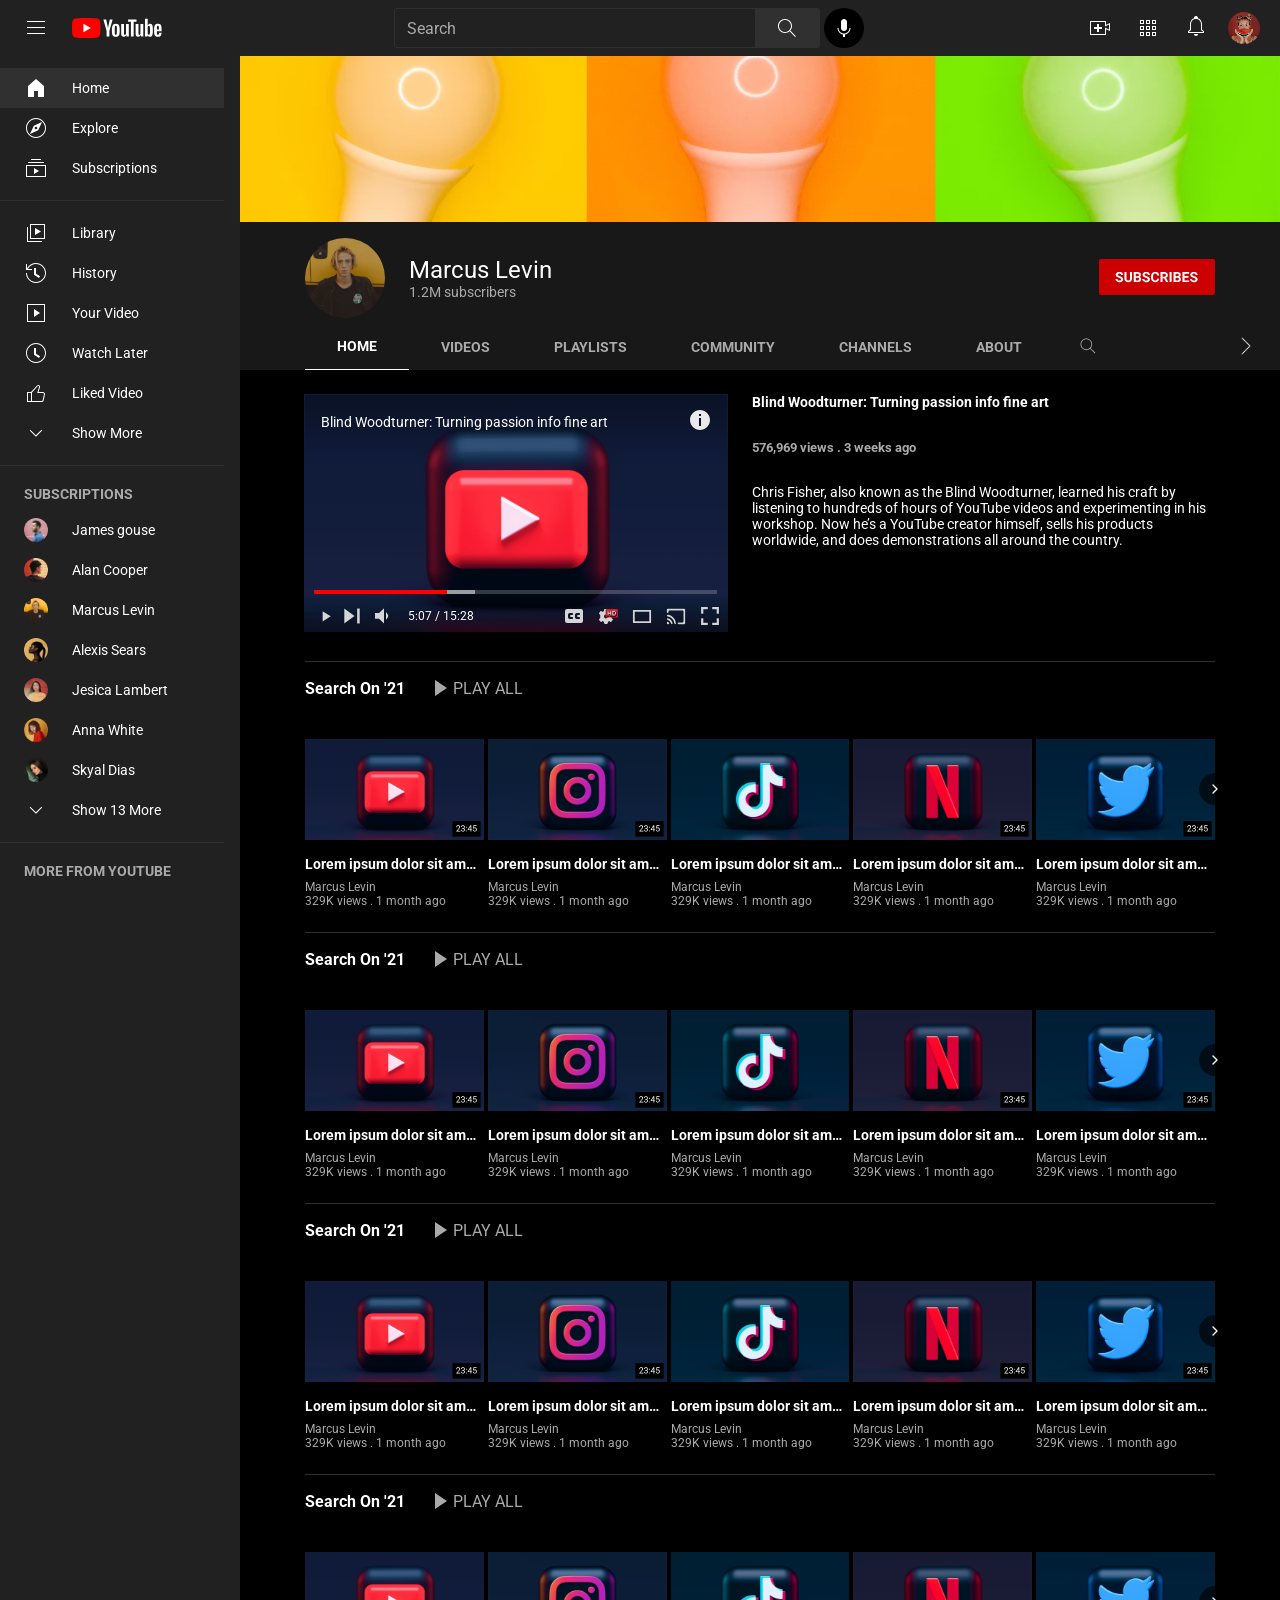
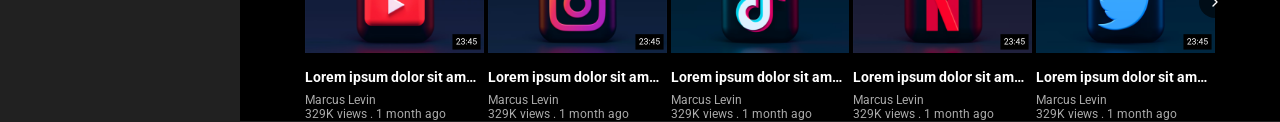
==== commit f06eb29a: "CHANNEL 페이지 추가 수정 및 미디어쿼리 추가" ====
--- a/channel.html
+++ b/channel.html
@@ -44,16 +44,75 @@
             <!-- 헤더 - 네비 - Create 버튼 - Google Apps 버튼(지메일, 드라이브, 지도 등) - 알림 버튼 -->
                 <ul class="h-nav">
                     <li class="create-btn">
-                        <img src="./img/youtube-index/header/create.svg">
+                        <a href="#" class="create-btn"><img src="./img/youtube-index/header/create.svg"></a>
                     </li>
                     <li class="apps-btn">
-                        <img src="./img/youtube-index/header/apps.svg">
+                        <a href="#" class="apps-btn"><img src="./img/youtube-index/header/apps.svg"></a>
                     </li>
                     <li class="notification-btn">
-                        <img src="./img/youtube-index/header/notifications.svg">
+                        <a href="#" class="notifications-btn"><img src="./img/youtube-index/header/notifications.svg"></a>
                     </li>
-                    <li class="profile-btn">
-                        <img src="./img/youtube-index/header/User-Avatar.png" alt="프로필">
+                    <!-- 프로필 + 드롭다운 메뉴 -->
+                    <li class="profile-item">
+                        <input type="checkbox" id="profile-toggle" class="profile-input">
+                        <label for="profile-toggle" class="profile-btn">
+                            <img src="./img/youtube-index/header/User-Avatar.png" alt="프로필">
+                        </label>
+                    
+                        <div class="profile-drop">
+                            <!-- 1. 프로필 카드 -->
+                            <div class="drop-card">
+                                <img src="./img/youtube-index/header/User-Avatar.png" class="drop-avatar">
+                                <div class="profile-drop__info">
+                                    <p class="drop-name">Ruby Han</p>
+                                    <p class="drop-handle">@rubyhan</p>
+                                    <a href="#" class="drop-channel-link">View your channel</a>
+                                </div>
+                            </div>
+                        
+                            <!-- 2. 계정 관련 -->
+                            <div class="drop-section">
+                                <a href="#" class="drop-item">
+                                    <img src="./img/youtube-index/header/google-logo.png" class="drop-icon">
+                                    <span>Google Account</span>
+                                </a>
+                                <a href="#" class="drop-item">
+                                    <img src="./img/youtube-index/header/switch-account.png" class="drop-icon">
+                                    <span>Switch account</span>
+                                    <img src="./img/youtube-index/header/forward.png" class="drop-chevron">
+                                </a>
+                                <a href="#" class="drop-item">
+                                    <img src="./img/youtube-index/header/logout.png" class="drop-icon">
+                                    <span>Sign out</span>
+                                </a>
+                            </div>
+                        
+                            <!-- 3. Appearance / Language -->
+                            <div class="drop-section">
+                                <a href="#" class="drop-item">
+                                    <img src="./img/youtube-index/header/design.png" class="drop-icon">
+                                    <span>Appearance: Device theme</span>
+                                    <img src="./img/youtube-index/header/forward.png" class="drop-chevron">
+                                </a>
+                                <a href="#" class="drop-item">
+                                    <img src="./img/youtube-index/header/lang-change.png" class="drop-icon">
+                                    <span>Language: English</span>
+                                    <img src="./img/youtube-index/header/forward.png" class="drop-chevron">
+                                </a>
+                            </div>
+                        
+                            <!-- 4. Settings / Help  -->
+                            <div class="drop-section">
+                                <a href="#" class="drop-item">
+                                    <img src="./img/youtube-index/header/setting.png" class="drop-icon">
+                                    <span>Settings</span>
+                                </a>
+                                <a href="#" class="drop-item">
+                                    <img src="./img/youtube-index/header/help.png" class="drop-icon">
+                                    <span>Help</span>
+                                </a>
+                            </div>
+                        </div>
                     </li>
                 </ul>
             </nav>
@@ -63,7 +122,7 @@
     </header>
 
     <div class="body-wrap">
-        <!-- 사이드 바 -->
+        <!-- 사이드바 -->
         <aside class="sidebar">
         <!-- 사이드바 Home -->
         <!-- 사이드바 Explore -->
@@ -103,9 +162,9 @@
                 </span>
             </a>
             <a href="#" class="sidenav-act">
-                <span class="menu-item">
+                <span>
                     <img src="./img/youtube-index/sidebar/History.svg">
-                    <span>History</span>
+                    <span class="menu-text">History</span>
                 </span>
             </a>
             <a href="#" class="sidenav-act">
@@ -302,6 +361,16 @@
             
                 <input type="radio" name="channel-tab" id="tab-about" class="tab-input">
                 <label for="tab-about" class="tab-item">ABOUT</label>
+
+                <!-- 검색 버튼 -->
+                <button class="tab-search" aria-label="검색">
+                    <img src="./img/Channel/ch-search.svg" alt="">
+                </button>
+            
+                <!-- 더보기(화살표) 버튼 -->
+                <button class="tab-forward" aria-label="더보기">
+                    <img src="./img/Channel/ch-forward.png" alt="">
+                </button>
             </div>
 
 
@@ -473,6 +542,13 @@
                                 <!-- 플레이리스트 - 조회수, 업로드 일자 -->
                                 <p>329K views . 1 month ago</p>
                             </div>
+
+                            <button class="playlist-more" aria-label="더보기" type="button">
+                                <svg viewBox="0 0 24 24" width="16" height="16" fill="none" xmlns="http://www.w3.org/2000/svg">
+                                    <path d="M9 6l6 6-6 6" stroke="currentColor" stroke-width="2" stroke-linecap="round" stroke-linejoin="round"/>
+                                </svg>
+                            </button>
+
                         </div>
 
 
@@ -552,6 +628,13 @@
                                 <!-- 플레이리스트 - 조회수, 업로드 일자 -->
                                 <p>329K views . 1 month ago</p>
                             </div>
+
+                            <button class="playlist-more" aria-label="더보기" type="button">
+                                <svg viewBox="0 0 24 24" width="16" height="16" fill="none" xmlns="http://www.w3.org/2000/svg">
+                                    <path d="M9 6l6 6-6 6" stroke="currentColor" stroke-width="2" stroke-linecap="round" stroke-linejoin="round"/>
+                                </svg>
+                            </button>
+
                         </div>
 
                         <div class="playlist-part"> <!-- Playlist 3 -->
@@ -629,6 +712,13 @@
                                 <!-- 플레이리스트 - 조회수, 업로드 일자 -->
                                 <p>329K views . 1 month ago</p>
                             </div>
+
+                            <button class="playlist-more" aria-label="더보기" type="button">
+                                <svg viewBox="0 0 24 24" width="16" height="16" fill="none" xmlns="http://www.w3.org/2000/svg">
+                                    <path d="M9 6l6 6-6 6" stroke="currentColor" stroke-width="2" stroke-linecap="round" stroke-linejoin="round"/>
+                                </svg>
+                            </button>
+
                         </div>
 
                         <div class="playlist-part"> <!-- Playlist 4 -->
@@ -706,6 +796,13 @@
                                 <!-- 플레이리스트 - 조회수, 업로드 일자 -->
                                 <p>329K views . 1 month ago</p>
                             </div>
+
+                            <button class="playlist-more" aria-label="더보기" type="button">
+                                <svg viewBox="0 0 24 24" width="16" height="16" fill="none" xmlns="http://www.w3.org/2000/svg">
+                                    <path d="M9 6l6 6-6 6" stroke="currentColor" stroke-width="2" stroke-linecap="round" stroke-linejoin="round"/>
+                                </svg>
+                            </button>
+
                         </div>
             </div> <!-- HOME 콘텐츠 끝-->
 
--- a/youtube-style.css
+++ b/youtube-style.css
@@ -55,7 +55,7 @@
     width: 426px;
     height: 40px;
     padding: 0;
-    border: 3px solid var(--boder);
+    border: 1px solid var(--boder);
     overflow: hidden;
     border-radius: 2px;
     box-sizing: border-box;
@@ -272,7 +272,7 @@
 .drop-chevron {
     width: 16px;
     height: 16px;
-    margin-left: auto;   /* 화살표를 오른쪽 끝으로 밀어냄 */
+    margin-left: auto;
     flex-shrink: 0;
 }
 
--- a/channel-style.css
+++ b/channel-style.css
@@ -5,6 +5,8 @@
     --bg2: #AAAAAA;
     --boder: #303030;
     --youtube: #FF0000;
+
+    --side-gutter: clamp(16px, 5vw, 65px);
 }
 
 body {
@@ -21,7 +23,7 @@
 .main-wrap {
     display: flex;
     flex-direction: column;
-    width: 1200px;
+    width: 100%;
 }
 .banner {
     display: flex;
@@ -29,8 +31,12 @@
 
 }
 .main-banner {
-    width: 1200px;
-    height: 192px;
+    width: 100%;
+    height: auto;
+    aspect-ratio: 1200 / 192;
+    display: block;
+    background: #000;
+    object-fit: contain;
 }
 .banner-info-wrap {
     display: flex;
@@ -52,7 +58,13 @@
 .subcribes-btn { margin: 16px 65px 4px 0; }
 
 /* tabs */
-.tabs { padding-left: 65px; background: #181818;}
+.tabs { 
+    display: flex;
+    align-items: center;
+    padding-left: 65px;
+    padding-right: 24px;
+    background: #181818;
+}
 .tab-content {  background: black; }
 .tab-input { display: none; }
 .tab-item {
@@ -64,6 +76,26 @@
     font-weight: bold;
     padding: 16px 32px 15px 32px;
 }
+.tab-search { margin-left: 24px; }
+.tab-forward { margin-left: auto; }
+.tab-search,
+.tab-forward {
+    display: flex;
+    align-items: center;
+    justify-content: center;
+    width: 20px;
+    height: 20px;
+    cursor: pointer;
+    padding: 0;
+    flex: 0 0 auto;
+}
+
+.tab-search img,
+.tab-forward img {
+    width: 100%;
+    height: 100%;
+    object-fit: contain;
+}
 
 .tab-input:checked + .tab-item { color: white; border-bottom: 1px solid white; }
 /* 콘텐츠 기본은 숨김 */
@@ -80,16 +112,27 @@
 }
 
 /* 비디오 */
-.video-box { display: flex; gap: 24px; padding: 24px 287px 24px 65px; }
+.video-box { 
+    display: flex;
+    flex-wrap: nowrap;
+    align-items: flex-start;
+    gap: 24px;
+    padding: 24px var(--side-gutter) 24px var(--side-gutter);
+
+}
 .player {
     position: relative;
-    width: 424px;
-    height: 238px;
+    aspect-ratio: 424 / 238;
+    height: auto;
+    flex: 0 1 424px;
+    min-width: 120px;
+    background: #000;
 }
 .player-img {
-    width: 424px;
-    height: 238px;
+    width: 100%;
+    height: 100%;
     display: block;
+    object-fit: contain;
 }
 .player-frame {
     position: absolute;
@@ -104,7 +147,14 @@
     padding-bottom: 24px;
     background: linear-gradient(to bottom, rgba(0,0,0,0.35), rgba(0,0,0,0));
 }
-.player-title { font-size: 14px; margin: 14px 0 0 16px; }
+.player-title { 
+    font-size: 14px;
+    margin: 14px 0 0 16px;
+    overflow: hidden;
+    text-overflow: ellipsis;
+    white-space: nowrap;
+    min-width: 0;
+}
 .player-info-icon { margin: 14px 16px 0 0; }
 
 .player-controls {
@@ -216,6 +266,8 @@
     flex-direction: column;
     gap: 10px;
     margin: 0 0 88px 0;
+    flex: 1 1 0%;
+    min-width: 0;
 }
 .video-desc h2 { font-size: 14px; font-weight: bold; color: white;}
 .video-desc .desc-view {  font-size: 13px; font-weight: bold; color: var(--bg2); padding: 20px 0 19px 0; }
@@ -230,6 +282,12 @@
 }
 .playlist-part { display: flex; border-top: 1px solid var(--boder); }
 
+.part-wrap {
+    position: relative;
+    display: grid;
+    grid-template-columns: repeat(5, 1fr); /* 데스크탑: 5칸 */
+    gap: 4px;
+}
 .list-wrap {
     display: flex;
     gap: 24px;
@@ -241,9 +299,103 @@
 
 .playlist-part-wrap { display: flex; }
 .playlist-item {
-    border: 1px solid blue;
-    width: 210px;
+    width: auto;
+    min-width: 0;
+}
+.playlist-item h4 { 
+    font-size: 14px; 
+    font-weight: bold; 
+    padding: 8px 0 8px 0;
+    overflow: hidden;
+    text-overflow: ellipsis;
+    white-space: nowrap;
+}
+.playlist-item p { font-size: 12px; color: var(--bg2); }
+.vd-sec {
+    width: 100%;
+    height: 118px;
+    overflow: hidden;
+    background: #000;
+    display: flex;
+    align-items: center;
+    justify-content: center;
 }
 .playlist-item img {
-    height: 118px;
+    width: 100%;
+    height: 100%;
+    object-fit: contain;
+    display: block;
+}
+
+/* 더보기 버튼 */
+.playlist-more {
+    position: absolute;
+    top: 59px;
+    right: 0;
+    transform: translate(50%, -50%);
+    width: 32px;
+    height: 32px;
+    border-radius: 50%;
+    background: rgba(0, 0, 0, .6);
+    color: #fff;
+    display: flex;
+    align-items: center;
+    justify-content: center;
+    z-index: 5;
+    transition: background 0.15s;
+}
+.playlist-more:hover { background: rgba(105, 105, 105, 0.8); }
+.playlist-more svg { width: 16px; height: 16px; display: block; }
+
+
+/* =========================================================
+    태블릿 (~1024px 이하): 플레이리스트 3개까지 노출
+   ========================================================= */
+@media (max-width: 1024px) {
+    .video-box {
+        padding: 20px var(--side-gutter);
+    }
+
+    .part-wrap { grid-template-columns: repeat(3, 1fr); }
+    /* 4번째 아이템부터 숨김 -> 3개만 노출 */
+    .playlist-item:nth-child(n + 4) { display: none; }
+
+    .vd-sec { height: 150px; }
+    .playlist-more { top: 75px; } /* 태블릿 썸네일 높이(150px)의 절반 */
+}
+
+/* =========================================================
+    모바일 (~767px 이하): 플레이리스트 2개까지 노출
+   ========================================================= */
+@media (max-width: 767px) {
+    .banner-info-wrap {
+        flex-direction: column;
+        align-items: flex-start;
+    }
+    .subcribes-btn {
+        margin: 4px var(--side-gutter) 16px var(--side-gutter);
+    }
+    .info-left {
+        gap: 12px;
+    }
+    .user-avatar { max-width: 56px; }
+    .channel-name { font-size: 18px; }
+    .channel-subs { font-size: 12px; }
+
+    .tabs { padding-right: var(--side-gutter); }
+    .tab-item { padding: 12px 16px; font-size: 13px; }
+
+    .playlist { gap: 16px; margin: 1px var(--side-gutter); }
+
+    .part-wrap { grid-template-columns: repeat(2, 1fr); }
+    .playlist-item:nth-child(n + 3) { display: none; }
+
+    .vd-sec { height: 190px; }
+    .playlist-more { top: 95px; } 
+}
+
+
+@media (max-width: 380px) {
+    .vd-sec { height: 160px; }
+    .playlist-more { top: 80px; }
 }
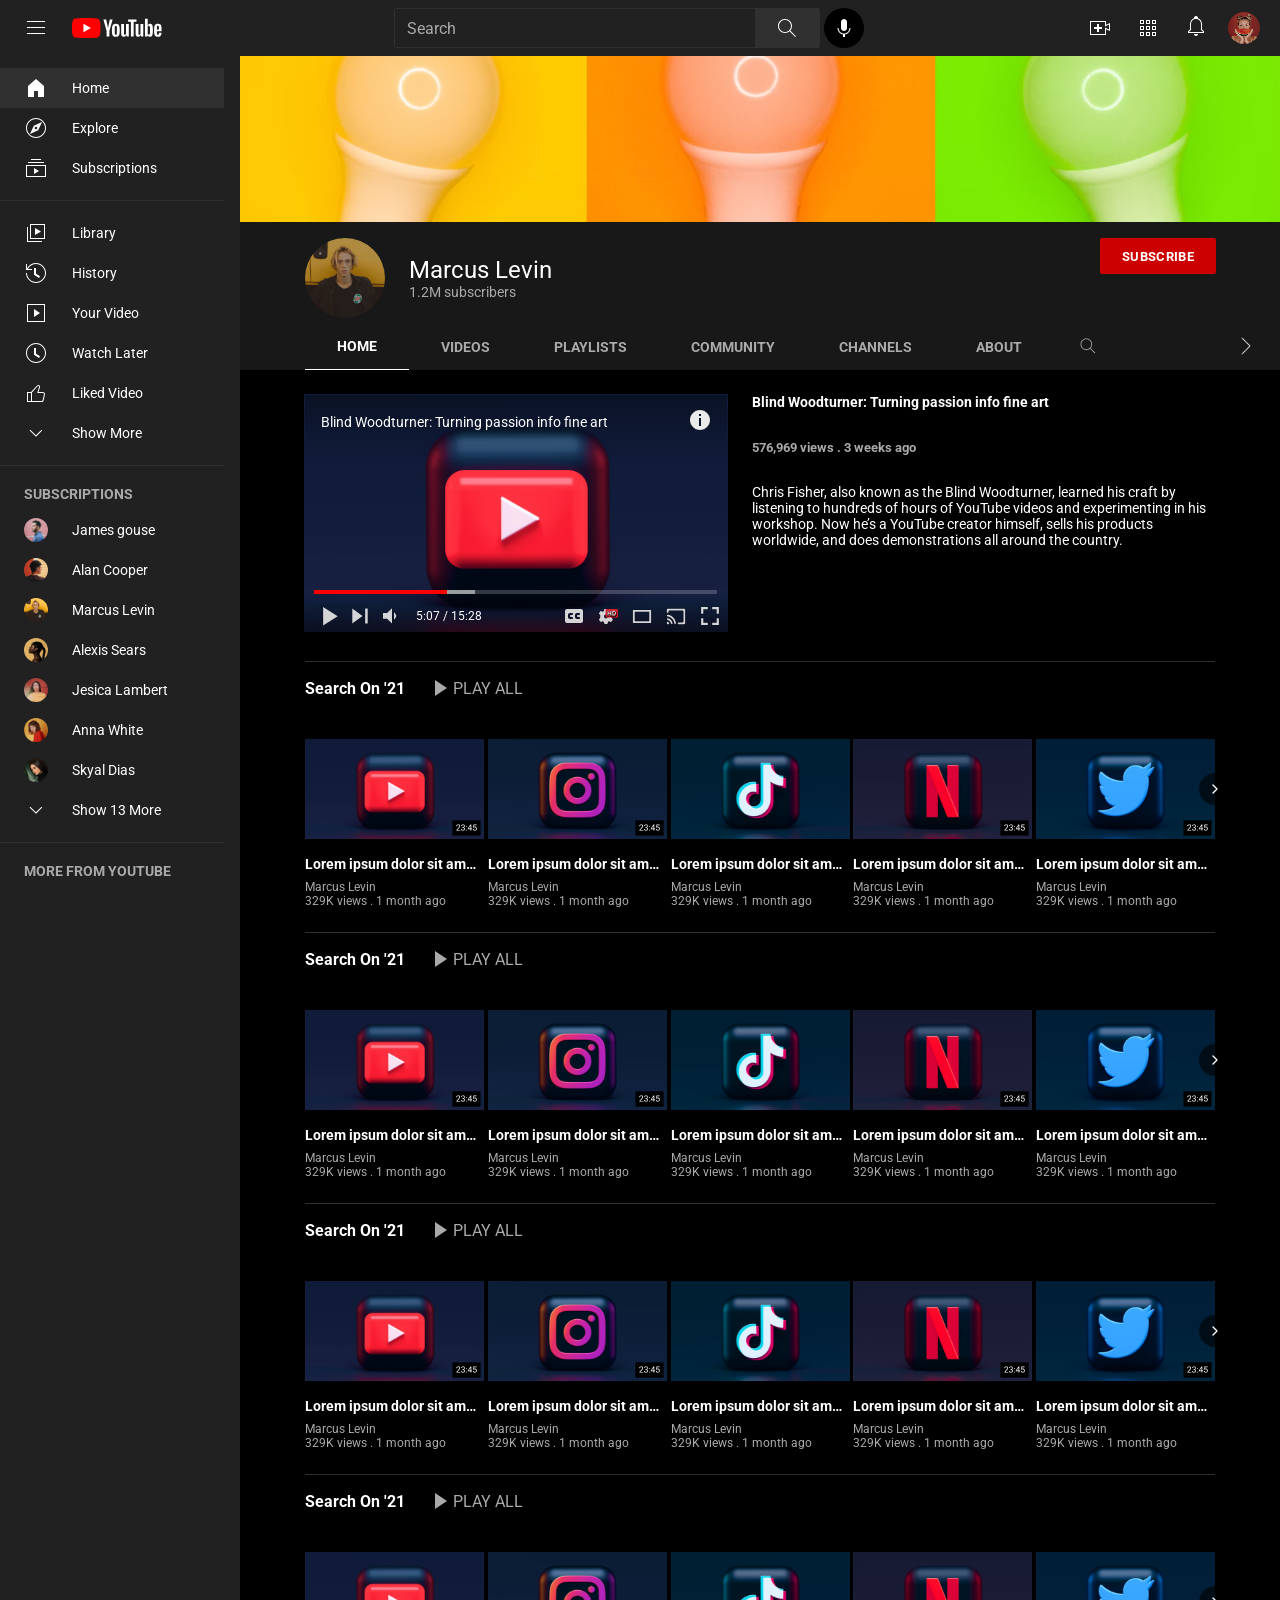
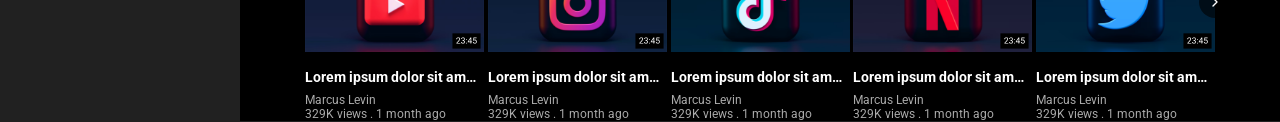
==== commit 47953c32: "CHANNEL 페이지 추가 수정 및 구독 모달 추가" ====
--- a/channel.html
+++ b/channel.html
@@ -338,9 +338,21 @@
                         <p class="channel-subs">1.2M subscribers</p>
                     </div>
                 </div>
-                <button class="subcribes-btn">
-                    <img src="./img/Channel/Subscribes-Btn.svg" alt="구독 버튼">
-                </button>
+                <!-- 구독 버튼 모달 -->
+                <input type="checkbox" id="subs-toggle" class="subs-toggle-input">
+                <input type="checkbox" id="unsub-toggle" class="unsub-modal-toggle-input">
+
+                <!-- 구독 전: 누르면 바로 구독 -->
+                <label for="subs-toggle" class="subs-btn btn-subscribe">
+                    <span class="subscribe-btn-text">SUBSCRIBE</span>
+                </label>
+                <!-- 구독 후: 누르면 취소 확인 모달 오픈 -->
+                <label for="unsub-toggle" class="subscribe-btn btn-subscribed">
+                    <span class="subscribe-btn-text">SUBSCRIBE</span>
+                </label>
+
+
+
             </div>
             <!-- 배너 탭 -->
             <div class="tabs">
@@ -814,12 +826,25 @@
             <div class="tab-content" id="content-about">소개 콘텐츠</div>
 
             </main>
-
+            
         </div>
     </div>
 
-    
-    
+    <!-- 모달 위치 문서 최상위 -->
+    <div class="modal-overlay">
+        <div class="modal-box">
+            <div class="modal-text-box">
+                <p class="modal-name">Marcus Levin</p>
+                <p class="modal-text">구독을 취소하시겠습니까?</p>
+            </div>
+            <div class="modal-actions">
+                <!-- 취소: 모달만 닫기 -->
+                <label for="unsub-toggle" class="modal-btn modal-cancel">취소</label>
+                <!-- 구독 취소: 구독 체크 해제 -> 모달도 같이 닫힘 -->
+                <label for="subs-toggle" class="modal-btn modal-confirm">구독 취소</label>
+            </div>
+        </div>
+    </div>
 
 
 
--- a/channel-style.css
+++ b/channel-style.css
@@ -55,7 +55,111 @@
 }
 .channel-name { font-size: 24px; color: white; }
 .channel-subs { font-size: 14px; color: var(--bg2); }
-.subcribes-btn { margin: 16px 65px 4px 0; }
+
+
+/* 구독  */ 
+.subs-toggle-input,
+.unsub-modal-toggle-input { display: none; }
+
+.subs-btn,
+.subscribe-btn {
+    display: inline-flex;
+    align-items: center;
+    justify-content: center;
+    flex: 0 0 auto;
+    margin: 16px var(--side-gutter) 4px 0;
+    width: 116px;
+    height: 36px;
+    padding: 0;
+    border-radius: 2px;
+    background: #CC0000;
+    color: #fff;
+    font-size: 13px;
+    font-weight: 700;
+    letter-spacing: 0.3px;
+    text-transform: uppercase;
+    cursor: pointer;
+    transition: transform 0.15s ease, background 0.15s ease;
+}
+.subs-btn:hover,
+.subscribe-btn:hover {
+    transform: scale(1.06);
+    background: #a30000;
+}
+
+/* 구독 안 함 */
+.btn-subscribed { display: none; }
+
+/* 체크됨(구독함) -> 버튼 스와핑 + 색상 변경 */
+body:has(#subs-toggle:checked) .btn-subscribe {
+    display: none;
+}
+body:has(#subs-toggle:checked) .btn-subscribed {
+    display: inline-flex;
+    background: #272727;
+}
+body:has(#subs-toggle:checked) .btn-subscribed:hover {
+    background: #3f3f3f;
+}
+
+/* 구독 취소 확인 모달: 구독중 + 모달 토글 둘 다 체크 */
+body:has(#subs-toggle:checked):has(#unsub-toggle:checked) .modal-overlay {
+    display: flex;
+}
+
+/* 구독 취소 확인 모달 */
+.modal-overlay {
+    display: none;
+    position: fixed;
+    inset: 0;
+    background: rgba(0, 0, 0, 0.6);
+    align-items: center;
+    justify-content: center;
+    z-index: 2000;
+}
+
+.modal-box {
+    width: 320px;
+    height: 152px;
+    max-width: 90vw;
+    background: #fff;
+    color: #030303;
+    border-radius: 16px;
+    padding: 16px 20px;
+    text-align: center;
+    box-shadow: 0 8px 24px rgba(0, 0, 0, 0.35);
+}
+
+.modal-text-box {
+    display: flex;
+    justify-content: center;
+    align-items: baseline;
+    gap: 4px;
+    padding: 16px 0 16px 0;
+    margin-bottom: 31px;
+    font-weight: 400;
+}
+.modal-name { font-size: 14px; line-height: 1.5;  }
+.modal-text { font-size: 14px; color: var(--bg2); line-height: 1.5;}
+.modal-actions {
+    display: flex;
+    justify-content: end;
+    gap: 10px;
+    padding-bottom: 16px;
+}
+.modal-btn {
+    background: none;
+    border: none;
+    font-size: 15px;
+    font-weight: 500;
+    letter-spacing: 0.3px;
+    cursor: pointer;
+    padding: 11px 22px;
+}
+.modal-cancel { color: #030303; }
+.modal-confirm { color: #FE2A3E; }
+
+
 
 /* tabs */
 .tabs { 
@@ -111,6 +215,10 @@
     display: block;
 }
 
+
+
+
+
 /* 비디오 */
 .video-box { 
     display: flex;
@@ -189,15 +297,15 @@
 .player-settings {
     display: flex;
     align-items: center;
-    gap: 14px; /* 20px -> 14px */
+    gap: 14px;
 }
 
 .player-controls button {
     display: flex;
     align-items: center;
     justify-content: center;
-    width: 20px;  /* 28px -> 20px */
-    height: 20px; /* 28px -> 20px */
+    width: 20px;
+    height: 20px;
     background: none;
     border: none;
     cursor: pointer;
@@ -216,9 +324,9 @@
     object-fit: contain;
 }
 
-.play-btn img {
-    width: 16px;
-    height: 16px;
+.player-controls .play-btn {
+    width: 28px;
+    height: 28px;
 }
 
 
@@ -301,6 +409,7 @@
 .playlist-item {
     width: auto;
     min-width: 0;
+    container-type: inline-size;
 }
 .playlist-item h4 { 
     font-size: 14px; 
@@ -348,9 +457,9 @@
 .playlist-more svg { width: 16px; height: 16px; display: block; }
 
 
-/* =========================================================
-    태블릿 (~1024px 이하): 플레이리스트 3개까지 노출
-   ========================================================= */
+/* ========
+    태블릿
+   ======== */
 @media (max-width: 1024px) {
     .video-box {
         padding: 20px var(--side-gutter);
@@ -364,13 +473,12 @@
     .playlist-more { top: 75px; } /* 태블릿 썸네일 높이(150px)의 절반 */
 }
 
-/* =========================================================
-    모바일 (~767px 이하): 플레이리스트 2개까지 노출
-   ========================================================= */
+/* ========
+    모바일 
+   ======== */
 @media (max-width: 767px) {
     .banner-info-wrap {
-        flex-direction: column;
-        align-items: flex-start;
+        align-items: center;
     }
     .subcribes-btn {
         margin: 4px var(--side-gutter) 16px var(--side-gutter);
@@ -384,6 +492,35 @@
 
     .tabs { padding-right: var(--side-gutter); }
     .tab-item { padding: 12px 16px; font-size: 13px; }
+
+    .video-box {
+    flex-direction: column;
+    gap: 12px;
+    padding: 16px var(--side-gutter);
+    }
+    .player {
+        flex: 0 0 auto;
+        width: 100%;
+        max-width: 100%;
+    }
+    .video-desc {
+        flex: 0 0 auto;
+        width: 100%;
+        margin-top: 10px;
+        margin-bottom: 24px;
+        gap: 10px;
+    }
+    .video-desc h2 {
+        font-size: 20px;
+    }
+    
+    .video-desc .desc-view {
+        font-size: 14px;
+        padding: 0;
+    }
+    .video-desc .desc-detail {
+        margin-top: 18px;
+    }
 
     .playlist { gap: 16px; margin: 1px var(--side-gutter); }
 
